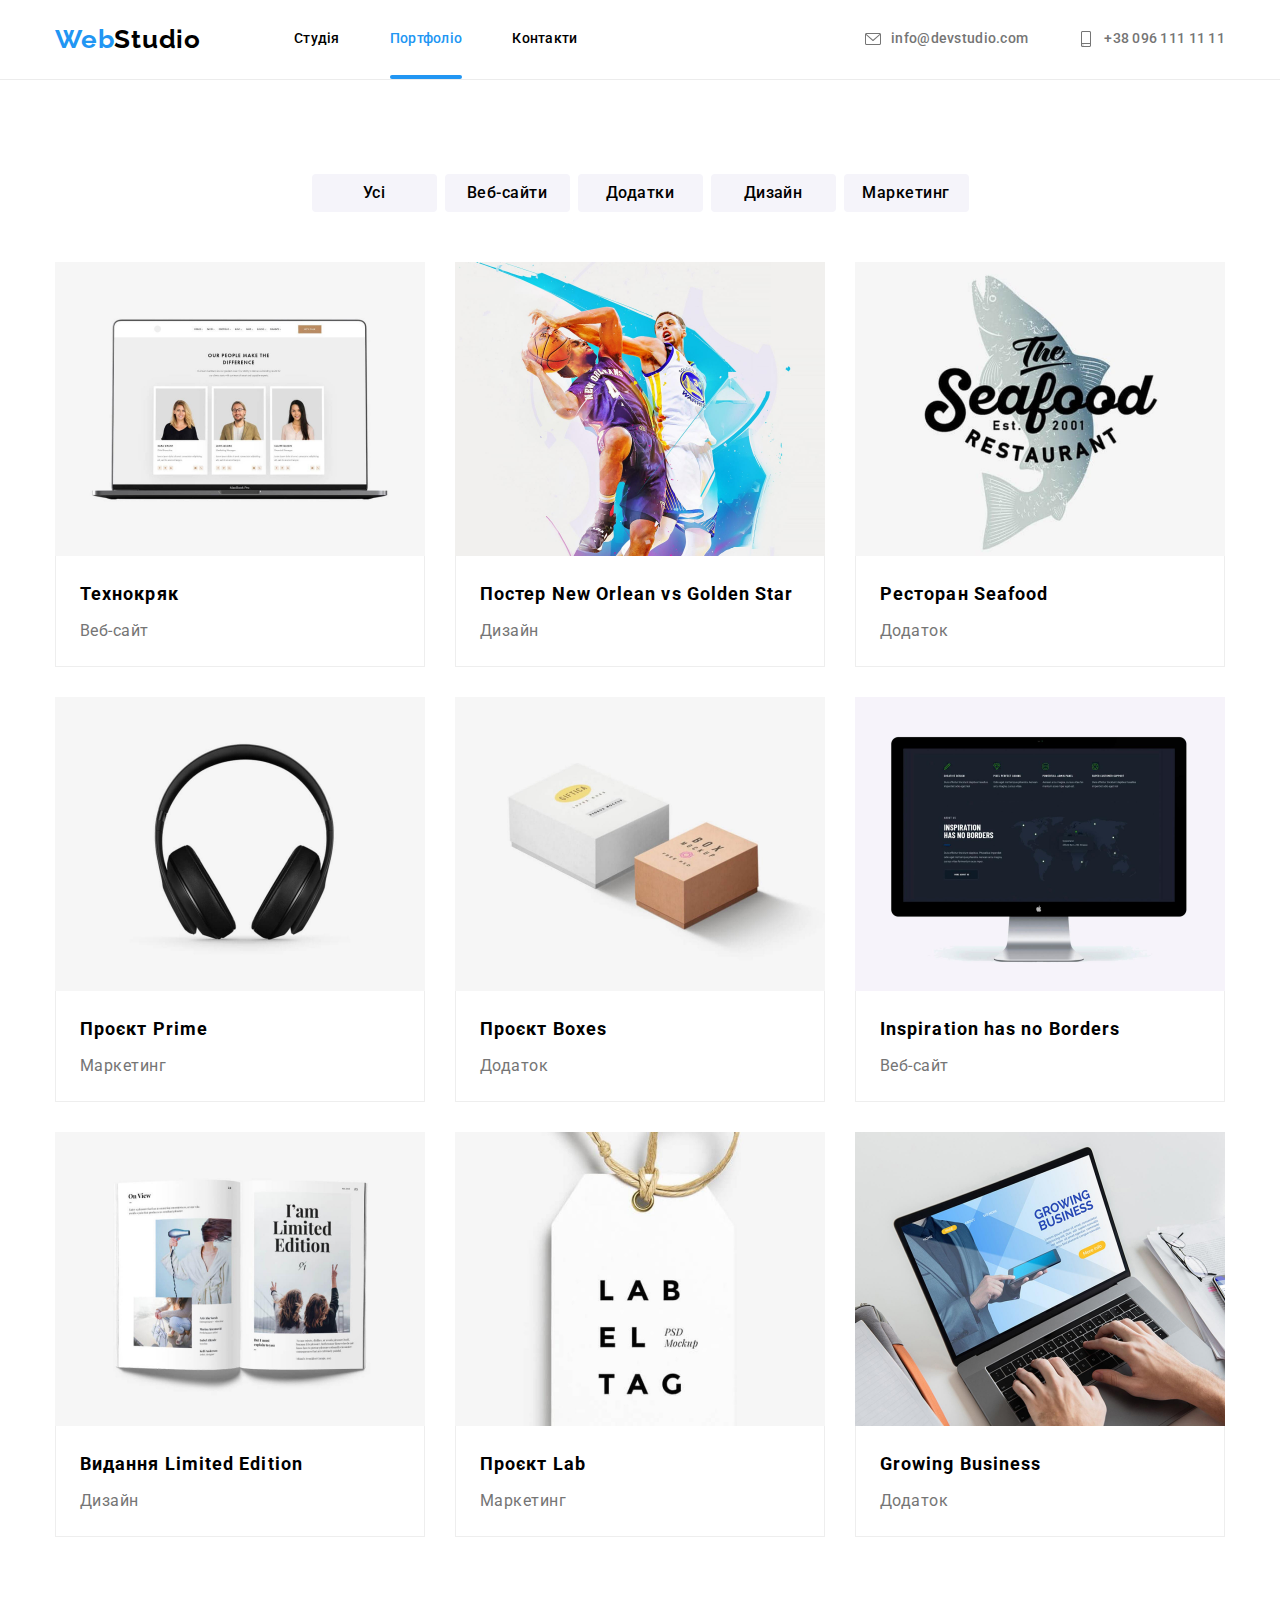
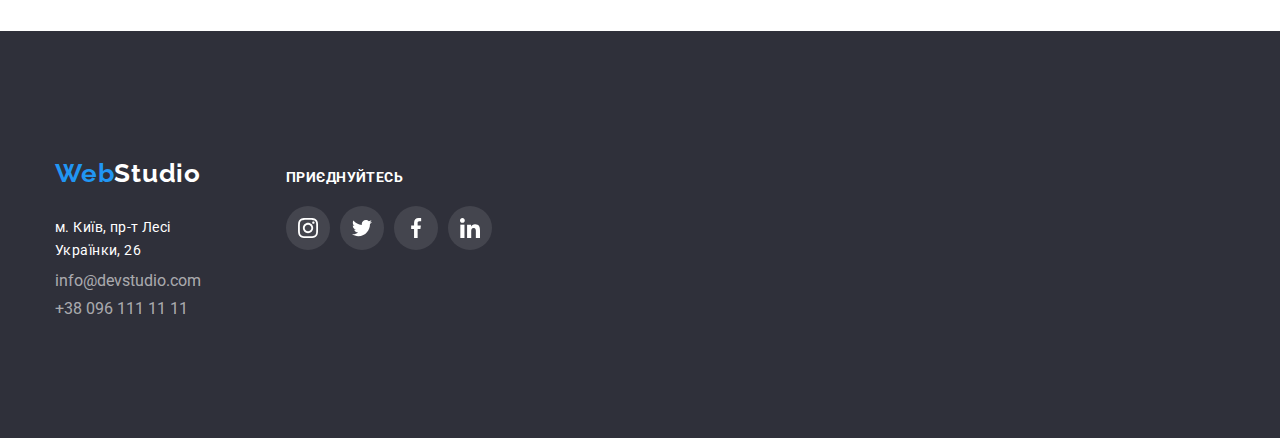
==== portfolio.html @ 2d384d84 "Firs commit." ====
<!DOCTYPE html>
<html lang="uk">
    <head>
        <meta charset="utf-8">
        <meta name='viewport' content='width=device-width, initial-scale=1.0'>
        <title>веб студія WebStudio</title>
        <link href="https://fonts.googleapis.com/css2?family=Raleway:wght@700&family=Roboto:wght@400;500;700;900&display=swap" rel="stylesheet">
        <link rel="stylesheet" href="https://cdn.jsdelivr.net/npm/modern-normalize@1.1.0/modern-normalize.min.css" >
        <link href="./css/styles.css" rel="stylesheet">
    </head>
    <body>

        <!--  HEADER  -->

        <header class="header">
            <div class="container header-container">
        
                <a lang="en" href="/" class="logo-link">Web<span class="logo-header">Studio</span></a>
        
                <nav class="header-nav">
                    <ul class="header-list list">
                        <li class="header-item">
                            <a href="./index.html" class="nav">Студія</a>
                        </li>
                        <li class="header-item">
                            <a href="/" class="main-nav">Портфоліо</a>
                            <div class="main-hover"></div>
                        </li>
                        <li class="header-item">
                            <a href="#addres" class="nav">Контакти</a>
                        </li>
                    </ul>
                </nav>
        
                <ul class="header-list list">
                    <li class="header-items">
                        <a href="mailto:info@devstudio.com" class="header-item-contact">
                            <svg class="header-svg">
                                <use href="./images/logos/symbol-defs.svg#nav_envelope"></use>
                            </svg>
                            info@devstudio.com
                        </a>
                    </li>
        
                    <li class="header-items">
        
                        <a href="tel:+380961111111" class="header-item-contact">
                            <svg class="header-svg">
                                <use href="./images/logos/symbol-defs.svg#nav_smartphone"></use>
                            </svg>
                            +38 096 111 11 11
                        </a>
                    </li>
                </ul>
        
            </div>
        </header>

        <!--  MAIN  -->

        <main>

            <h1 class="visually-hidden">Портфоліо</h1>

            <!--  PROJECTS  -->
            
            <section class="project">
                <div class="container">
                    
                    <ul class="filter-list list">
                        <li><button type="button" class="project-button">Усі</button></li>
                        <li><button type="button" class="project-button">Веб-сайти</button></li>
                        <li><button type="button" class="project-button">Додатки</button></li>
                        <li><button type="button" class="project-button">Дизайн</button></li>
                        <li><button type="button" class="project-button">Маркетинг</button></li>
                    </ul>
                    
                    <ul class="project-list list">
                        <li class="project-item">
                            <a href="" class="project-link link">
                                <div class="project-thumb">
                                    <img class="project-item-image" src="./images/photos/technocrack.jpg" alt="Ноутбук з застосунками" width="370" >
                                    
                                    <div class="project-overlay">
                                        <p class="project-overlay-text">Ресурс пропонує комплексні пропозиції з різним рівнем функціоналу та сервісів. Все це дозволить відвідувачу отримати вичерпні відомості про компанію чи приватну особу.</p>
                                    </div>
                                </div>
                            </a>
                            <div class="project-item-card">
                                <h2 class="project-item-name">Технокряк</h2>
                                <p class="project-item-descript">Веб-сайт</p>
                            </div>
                        </li>
                        <li class="project-item">
                            <a href="" class="project-link link">
                                <div class="project-thumb">
                                    <img class="project-item-image" src="./images/photos/basketball.jpg" alt="Баскетболісти змагаються за м'яч" width="370" >
                                    <div class="project-overlay">
                                        <p class="project-overlay-text">Ресурс пропонує комплексні пропозиції з різним рівнем функціоналу та сервісів. Все це дозволить відвідувачу отримати вичерпні відомості про компанію чи приватну особу.</p>
                                    </div>
                                </div>
                            </a>        
                            <div class="project-item-card">
                                <h2 class="project-item-name">Постер New Orlean vs Golden Star</h2>
                                <p class="project-item-descript">Дизайн</p>
                            </div>
                        </li>
                        <li class="project-item">
                            <a href="" class="project-link link">
                                <div class="project-thumb">
                                    <img class="project-item-image" src="./images/photos/seafood.jpg" alt="Напис на фоні риби" width="370" >
                                    <div class="project-overlay">
                                        <p class="project-overlay-text">Ресурс пропонує комплексні пропозиції з різним рівнем функціоналу та сервісів. Все це дозволить відвідувачу отримати вичерпні відомості про компанію чи приватну особу.</p>
                                    </div>
                                </div>
                            </a>        
                            <div class="project-item-card">
                                <h2 class="project-item-name">Ресторан Seafood</h2>
                                <p class="project-item-descript">Додаток</p>
                            </div>
                        </li>
                        <li class="project-item">
                            <a href="" class="project-link link">
                                <div class="project-thumb">
                                    <img class="project-item-image" src="./images/photos/prime.jpg" alt="Навушники повнорозмірні" width="370" >
                                    <div class="project-overlay">
                                        <p class="project-overlay-text">Ресурс пропонує комплексні пропозиції з різним рівнем функціоналу та сервісів. Все це дозволить відвідувачу отримати вичерпні відомості про компанію чи приватну особу.</p>
                                    </div>
                                </div>
                            </a>        
                            <div class="project-item-card">
                                <h2 class="project-item-name">Проєкт Prime</h2>
                                <p class="project-item-descript">Маркетинг</p>
                            </div>
                        </li>
                        <li class="project-item">
                            <a href="" class="project-link link">
                                <div class="project-thumb">
                                    <img class="project-item-image" src="./images/photos/boxes.jpg" alt="Біла та коричнева Коробка" width="370" >
                                    <div class="project-overlay">
                                        <p class="project-overlay-text">Ресурс пропонує комплексні пропозиції з різним рівнем функціоналу та сервісів. Все це дозволить відвідувачу отримати вичерпні відомості про компанію чи приватну особу.</p>
                                    </div>
                                </div>
                            </a>        
                            <div class="project-item-card">
                                <h2 class="project-item-name">Проєкт Boxes</h2>
                                <p class="project-item-descript">Додаток</p>
                            </div>
                        </li>
                        <li class="project-item">
                            <a href="" class="project-link link">
                                <div class="project-thumb">
                                    <img class="project-item-image" src="./images/photos/borders.jpg" alt="Монітор з застосунками" width="370" >
                                    <div class="project-overlay">
                                        <p class="project-overlay-text">Ресурс пропонує комплексні пропозиції з різним рівнем функціоналу та сервісів. Все це дозволить відвідувачу отримати вичерпні відомості про компанію чи приватну особу.</p>
                                    </div>
                                </div>
                            </a>        
                            <div class="project-item-card">
                                <h2 lang="en" class="project-item-name">Inspiration has no Borders</h2>
                                <p class="project-item-descript">Веб-сайт</p>
                            </div>
                        </li>
                        <li class="project-item">
                            <a href="" class="project-link link">
                                <div class="project-thumb">
                                    <img class="project-item-image" src="./images/photos/limited-edition.jpg" alt="Журнал з картинками" width="370" >
                                    <div class="project-overlay">
                                        <p class="project-overlay-text">Ресурс пропонує комплексні пропозиції з різним рівнем функціоналу та сервісів. Все це дозволить відвідувачу отримати вичерпні відомості про компанію чи приватну особу.</p>
                                    </div>
                                </div>
                            </a>        
                            <div class="project-item-card">
                                <h2 class="project-item-name">Видання Limited Edition</h2>
                                <p class="project-item-descript">Дизайн</p>
                            </div>
                        </li>
                        <li class="project-item">
                            <a href="" class="project-link link">
                                <div class="project-thumb">
                                    <img class="project-item-image" src="./images/photos/lab.jpg" alt="Етикетка з написом" width="370" >
                                    <div class="project-overlay">
                                        <p class="project-overlay-text">Ресурс пропонує комплексні пропозиції з різним рівнем функціоналу та сервісів. Все це дозволить відвідувачу отримати вичерпні відомості про компанію чи приватну особу.</p>
                                    </div>
                                </div>
                            </a>        
                            <div class="project-item-card">
                                <h2 class="project-item-name">Проєкт Lab</h2>
                                <p class="project-item-descript">Маркетинг</p>
                            </div>
                        </li>
                        <li class="project-item">
                            <a href="" class="project-link link">
                                <div class="project-thumb">
                                    <img class="project-item-image" src="./images/photos/growing-business.jpg" alt="Ноутбук з застосунками" width="370" >
                                    <div class="project-overlay">
                                        <p class="project-overlay-text">Ресурс пропонує комплексні пропозиції з різним рівнем функціоналу та сервісів. Все це дозволить відвідувачу отримати вичерпні відомості про компанію чи приватну особу.</p>
                                    </div>
                                </div>
                            </a>        
                            <div class="project-item-card">
                                <h2 lang="en" class="project-item-name">Growing Business</h2>
                                <p class="project-item-descript">Додаток</p>
                            </div>
                        </li>
                    </ul>
                
                </div>
            </section>
        </main>

        <!--  FOOTER  -->

        <footer class="footer">
            <div class="container footer-container">
                <div class="main-footer-information">
                    <a lang="en" href="./index.html" class="logo-link">Web<span class="logo-footer">Studio</span></a>
        
                    <address id="addres">
                        <ul class="footer-list list">
                            <li class="footer-item">
                                <a href="https://goo.gl/maps/RzsM1R2CV1T8fxCx7" target="_blank" class="footer-item-location">м.
                                    Київ, пр-т Лесі Українки, 26</a>
                            </li>
                            <li class="footer-item">
                                <a href="mailto:info@devstudio.com" class="footer-item-contact">info@devstudio.com</a>
                            </li>
                            <li class="footer-item">
                                <a href="tel:+380961111111" class="footer-item-contact">+38 096 111 11 11</a>
                            </li>
                        </ul>
                    </address>
                </div>
        
                <section class="footer-social-link">
                    <div class="footer-social-link-container container">
        
                        <h2 class="social-title ">ПРИЄДНУЙТЕСЬ</h2>
                        <ul class="company-item-social-list list">
                            <li class="company-item-icon">
                                <a href="" class="company-item-icon-social">
                                    <svg class="company-item-social-svg">
                                        <use href="./images/logos/symbol-defs.svg#icon_instagram"></use>
                                    </svg>
                                </a>    
                            </li>
                            <li class="company-item-icon">
                                <a href="" class="company-item-icon-social">
                                    <svg class="company-item-social-svg">
                                        <use href="./images/logos/symbol-defs.svg#icon_twitter"></use>
                                    </svg>
                                </a>
                            </li>
                            <li class="company-item-icon">
                                <a href="" class="company-item-icon-social">
                                    <svg class="company-item-social-svg">
                                        <use href="./images/logos/symbol-defs.svg#icon_facebook"></use>
                                    </svg>
                                </a>
                            </li>
                            <li class="company-item-icon">
                                <a href="" class="company-item-icon-social">
                                    <svg class="company-item-social-svg">
                                        <use href="./images/logos/symbol-defs.svg#icon_linkedin"></use>
                                    </svg>
                                </a>
                            </li>
                        </ul>
                    </div>
                </section>
            </div>
        </footer>
    </body>
        
</html>
---- css/styles.css ----
:root {
    --brand-color:            #2196F3;
    --brand-color-alpha:      #2196F3E5;
    --main-color:             #000000;
    --back-color:             #757575;
    --background-color:       #2F303A;
    --background-color-alpha: #2F303ACC;
    --icon-color:             #AFB1B8;
    --hero-background:        #C4C4C4;
    --border-color:           #ECECEC;
    --filter-color:           #EEEEEE;
    --specific-color:         #F5F4FA;
    --add-color:              #FFFFFF;
    --footer-text:            #FFFFFF99;
    --footer-icons:           #FFFFFF1A;
}

body {
    font-family: 'Roboto', sans-serif;
    color: var(--main-color);
}

.logo-link,
.nav,
.main-nav,
.header-item-contact,
.footer-item-contact,
.footer-item-location {
    text-decoration: none;
}

h1, 
h2, 
h3, 
h4, 
h5, 
h6, 
p {
    margin-top: 0;
    margin-bottom: 0;
}

button {
    cursor: pointer;
    padding: 0px;
}

img {
    display:block;
}

ul {
    padding-left: 0px;
    margin-top: 0;
    margin-bottom: 0;
    font-style: normal;
    list-style-type: none;
}

.container {
    width: 1200px;
    margin-left: auto;
    margin-right: auto;
    padding-top: 94px;
    padding-bottom: 94px;
    padding-left: 15px;
    padding-right: 15px;
}

.visually-hidden {
    position: absolute;
    width: 1px;
    height: 1px;
    margin: -1px;
    padding: 0;
    overflow: hidden;
    border: 0;
    clip: rect(0 0 0 0);
}

*:hover,
*:focus {
    transition-duration: 250ms;
    transition-timing-function: cubic-bezier(0.4, 0, 0.2, 1);
}

/*----COMPONENTS----*/

.title {
    margin-bottom: 50px;

    font-weight: 700;
    font-size: 36px;
    line-height: 1.17;
    text-align: center;
    letter-spacing: 0.03em;
}

/*----LOGO----*/

.logo-link {
    font-family: 'Raleway', sans-serif;
        font-weight: 700;
        font-size: 26px;
        line-height: 1.19;
        letter-spacing: 0.03em;
        color: var(--brand-color);
}

.logo-header {
    font-family: 'Raleway', sans-serif;
    font-weight: 700;
    font-size: 26px;
    line-height: 1.19;
    letter-spacing: 0.03em;
    color: var(--main-color);
}

.logo-footer {
    font-family: 'Raleway', sans-serif;
    font-weight: 700;
    font-size: 26px;
    line-height: 1.71;
    letter-spacing: 0.03em;
    color: var(--add-color);
}

/*---  HEADER  ---*/

.header {
    border-bottom: 1px solid var(--border-color);
}

.header-container {
    display: flex;
    align-items: center;
    align-content: center;
    padding-top: 24px;
    padding-bottom: 24px;
}

.header-nav {
    display: flex;
    align-content: center;
    align-items: center;
    column-gap: 90px;
    margin-right: auto;
    margin-left: 93px;
}

.header-list {
    display: flex;
    align-content: center;
    align-items: center;
    column-gap: 50px;
}

.header {
    font-weight: 500;
    font-size: 14px;
    line-height: 1.14;
    letter-spacing: 0.02em;
}

.nav, 
.nav:visited {
    color: var(--main-color);
}

.main-nav,
.main-nav:visited {
    color: var(--brand-color);
}

.main-hover {
    position: absolute;
   
    height: 4px;
    left: 0;
    right: 0;
    bottom: -32px;

    background: var(--brand-color);
    border-radius: 2px;
}

.header-item {
    position: relative;
    display: flex;
    align-items: flex-end;
}

.header-item-contact, 
.header-item-contact:visited {
    display: flex;
    gap: 10px;
    color: var(--back-color);
}

.header-item-contact:hover,
.header-item-contact:focus {
    color: var(--brand-color);
}

.header-item-contact:hover .header-svg,
.header-items-contact:focus .header-svg {
    fill: var(--brand-color);
}

.header-svg {
    width: 16px;
    height: 16px;
    fill: var(--back-color);
}

/*----BUTTONS----*/

[class*="button"] {
    font-family: 'Roboto', sans-serif;
}

.hero-button:hover,
.hero-button:focus {
    color: var(--add-color);
    background-color: var(--brand-color);
}

/*----  STUDIO  ----*/

/*---  MAIN  ---*/

/*--  HERO  --*/

.hero-container {
    display: flex;
    justify-content: center;
    flex-direction: column;
    align-items: center;
    row-gap: 30px;
    padding-top: 200px;
    padding-bottom: 200px;
}

.hero {
    background-image: 
    linear-gradient(#2F303A66, #2F303A66), 
    url("../images/photos/background.jpg");
    background-color: var(--hero-background); 
    background-repeat: no-repeat;
    background-position: center;
    background-size: contain;
}

.hero-title {
    width: 696px;
    font-weight: 900;
    font-size: 44px;
    line-height: 1.36;
    text-align: center;
    letter-spacing: 0.06em;
    text-transform: uppercase;
    color: var(--add-color);
}

.hero-button {
    display: flex;
    min-width: 216px;
    align-items: center;
    justify-content: center;
    border-radius: 4px;
    padding: 10px 32px 10px 32px;

    font-weight: 700;
    font-size: 16px;
    line-height: 1.88;
    letter-spacing: 0.06em;
    color: var(--add-color);
    background-color: var(--brand-color);
    border: none;
}

/*--  FEATURES  --*/

.features-container {
    padding-bottom: 47px;
}

.features-list {
    display: flex;
    gap: 30px;
}

.features-item {
    flex-basis: calc((100%-90)/4);
}

.features-item-image {
    display: flex;
    justify-content: center;
    align-items: center;
    margin-bottom: 30px;

    background-color: var(--specific-color);
}

.features-svg {
    width: 70px;
    height: 70px;
    margin: 25px 100px;
}

.features-item-title {
    margin-bottom: 10px;

    font-weight: 700;
    font-size: 14px;
    line-height: 1.14;
    letter-spacing: 0.03em;
    text-transform: uppercase;
}

.features-item-descript {
    font-size: 14px;
    line-height: 1.71; 
    letter-spacing: 0.03em;
    color: var(--back-color);
}

/*--  EMPLOYMENT  --*/

.employment-container {
    padding-top: 47px;
}

.employment-list {
    display: flex;
    justify-content: space-between;
    margin-bottom: 0;
}

.employment-thumb {
    position: relative;
}

.employment-overlay {
    position: absolute;
    bottom: 0;
    left: 0;
    width: 100%;
    background-color: var(--background-color-alpha);
}

.employment-overlay-text {
    margin-top: 27px;
    margin-bottom: 27px;
    color: var(--add-color);

    font-weight: 700;
    font-size: 14px;
    line-height: 16px;
    text-align: center;
    letter-spacing: 0.03em;
}

/*--  TEAM  --*/

.team {
    background-color: var(--specific-color);
}

.team-list {
    display: flex;
    flex-wrap: wrap;
    flex-basis: calc((100%-90px)/4);
    gap: 30px;
}

.team-item {
    display: flex;
    flex-direction: column;
    
    background-color: var(--add-color);
    box-shadow: 0px 1px 3px rgba(0, 0, 0, 0.12), 0px 1px 1px rgba(0, 0, 0, 0.14), 0px 2px 1px rgba(0, 0, 0, 0.2);
    border-radius: 0px 0px 4px 4px;
}

.team-item-card {
    display: flex;
    flex-direction:column;
    justify-content: space-around;
    margin-top: 30px;
    margin-bottom: 30px;
    gap: 10px;
}

.team-item-name {
    font-weight: 500;
    font-size: 16px;
    line-height: 1.19;
    text-align: center;
    letter-spacing: 0.03em;
}

.team-item-position {
    font-size: 16px;
    line-height: 1.19;
    text-align: center;
    letter-spacing: 0.03em;

    color: var(--back-color);
}

.team-item-social-list {
    display: flex;
    justify-content: center;
    align-items: center;
    gap: 10px;
    
    background-color: #ffffff;
}

.team-item-icon-social {
    display: flex;
    justify-content: center;
    align-items: center;
    padding: 12px;
    border-radius: 50%;  
}

.team-item-social-svg {
    width: 20px;
    height: 20px;
    fill: var(--icon-color);
}

.team-item-icon-social:hover,
.team-item-icon-social:focus {
    background-color: var(--brand-color);
}

.team-item-icon-social:hover .team-item-social-svg,
.team-item-icon-social:focus .team-item-social-svg {
    fill: var(--add-color);
}

/*--  CLIENTS  --*/

.clients-container {
    gap: 50px;
}

.clients-list {
    display: flex;
    gap: 30px;
}

.clients-item-link {
    display: flex;
    justify-content: center;
    align-items: center;
    border: 1px solid var(--icon-color);
    border-radius: 4px;
    padding: 16px 32px;
}

.clients-svg {
    width: 106px;
    height: 60px;
    fill: var(--icon-color);
}

.clients-item-link:hover,
.clients-item-link:focus {
    border-color: var(--brand-color);
}

.clients-item-link:hover .clients-svg,
.clients-item-link:focus .clients-svg {
    fill: var(--brand-color);
}

/*----  PORTFOLIO  ----*/

/*---  MAIN  ---*/

/*--  PROJECTS  ---*/

.filter-list {
    display: flex;
    justify-content: center;
    gap: 8px;
    margin-bottom: 50px;
}

.project-button {
    display: flex;
    align-items: center;
    justify-content: center;
    width: 125px;
    padding-top: 6px;
    padding-bottom: 6px;
    border-radius: 4px;

    font-weight: 500;
    font-size: 16px;
    line-height: 1.62;
    text-align: center;
    letter-spacing: 0.03em;

    background-color: var(--specific-color);
    border: none;
}

.project-button:hover,
.project-button:focus {
    color: var(--add-color);
    background-color: var(--brand-color);
    box-shadow: 0px 2px 2px 0px #0000001F;  
    box-shadow: 0px 1px 2px 0px #00000014;
    box-shadow: 0px 3px 1px 0px #0000001A;
}

.project-list {
    display: flex;
    flex-wrap: wrap;
    flex-basis: calc((100%-60px)/3) ;
    gap: 30px;
}

.project-link {
    color: var(--add-color);
}

.project-item {
    width: 370px;
}

.project-thumb {
    position: relative;
    overflow: hidden;
}

.project-overlay {
    position: absolute;
    height: 100%;
    width: 100%;
    top: 0;
    left: 0;
    transform: translateY(100%);
    transition: transform 250ms cubic-bezier(0.4, 0, 0.2, 1);

    background-color: var(--brand-color-alpha);
    color: var(--add-color);
    padding: 63px 24px;
}

.project-link:hover .project-overlay,
.project-link:focus .project-overlay {
    transform: translateY(0%);
}

.project-overlay-text {
    font-size: 18px;
    line-height: 1.56;
    letter-spacing: 0.03em;
}

.project-item-card {
    display: flex;
    flex-direction: column;
    justify-content: space-around;
    padding: 20px 0 20px 24px;
    border: 1px solid var(--filter-color);
    border-top: none;
    gap: 4px;
}

.project-item:hover,
.project-item:focus {
    box-shadow: 0px 1px 1px rgba(0, 0, 0, 0.12), 0px 4px 4px rgba(0, 0, 0, 0.06), 1px 4px 6px rgba(0, 0, 0, 0.16);
}

.project-item-name {
    font-weight: 700;
    font-size: 18px;
    line-height: 2.0;
    letter-spacing: 0.06em;
}

.project-item-descript {
    font-size: 16px;
    line-height: 1.88;
    letter-spacing: 0.03em;
    
    color: var(--back-color);
}

/*---  FOOTER  ---*/

.footer {
    background-color: var(--background-color);
}

.footer-container {
    display: flex;
    flex-direction: row;
    justify-content: flex-start;
    align-items: baseline;
    padding-top: 60px;
    padding-bottom: 60px;
    gap: 70px;
}

.main-footer-information {
    display: flex;
    flex-direction: column;
    justify-content: center;
    padding-top: 60px;
    padding-bottom: 60px;
}

.footer-list {
    display: flex;
    flex-direction: column;
    justify-content: space-between;
    gap: 9px;
    margin-top: 20px;
}

.footer-item-location:hover,
.footer-item-location:focus,
.footer-item-location:active,
.footer-item-contact:hover,
.footer-item-contact:focus,
.footer-item-contact:active {
    color: var(--brand-color);
}

.footer-item-location,
.footer-item-location:visited {
    font-size: 14px;
    line-height: 1.71;
    letter-spacing: 0.03em;
    color: var(--add-color);

}

.footer-item-contact, 
.footer-item-contact:visited {
    color: var(--footer-text);
}

/* --  SOCIAL LINK  -- */

.footer-social-link-container {
    display: flex;
        flex-direction: column;
        justify-content: flex-start;
        align-items: flex-start;
        padding-top: 60px;
        padding-bottom: 60px;
        gap: 20px;
}

.social-title {
    font-style: normal;
    font-weight: 700;
    font-size: 14px;
    line-height: 1.14;
    letter-spacing: 0.03em;
    color: var(--add-color);
}

.company-item-social-list {
    display: flex;
    justify-content: center;
    align-items: center;
    gap: 10px;
}

.company-item-icon-social {
    display: flex;
    justify-content: center;
    align-items: center;
    padding: 12px;
    border-radius: 50%;
    background-color: var(--footer-icons);
}

.company-item-social-svg {
    width: 20px;
    height: 20px;
    fill: var(--add-color);
}

.company-item-icon-social:hover,
.company-item-icon-social:focus {
    background-color: var(--brand-color);
    fill: var(--add-color);
}

.backdrop {
    position: fixed;
    top: 0;
    left: 0;
    z-index: 1000;
    width: 100%;
    height: 100%;
    background-color: #000000AA;
    transition: opacity 250ms cubic-bezier(0.4, 0, 0.2, 1), visibility 250ms cubic-bezier(0.4, 0, 0.2, 1);
}

.backdrop.is-hidden {
    opacity: 0;
    visibility: hidden;
    pointer-events: none;
}

.modal {
    position: absolute;
    top: 50%;
    left: 50%;
    transform: translate(-50%, -50%);
    width: 528px;
    height: 580px;
    border-radius: 4px;
    background-color: var(--add-color);
}

.modal-button {
    display: flex;
    justify-content: center;
    align-items: center;

    margin-left: auto;
    margin-top: 8px;
    margin-right: 8px;
    width: 30px;
    height: 30px;

    border-radius: 50%;
    background-color: transparent;
    border: 1px solid #ccc;
    padding: 0;
    
    transition: border-color var(--border-color);
}

.modal-svg {
    height: 18px;
    width: 18px;
}
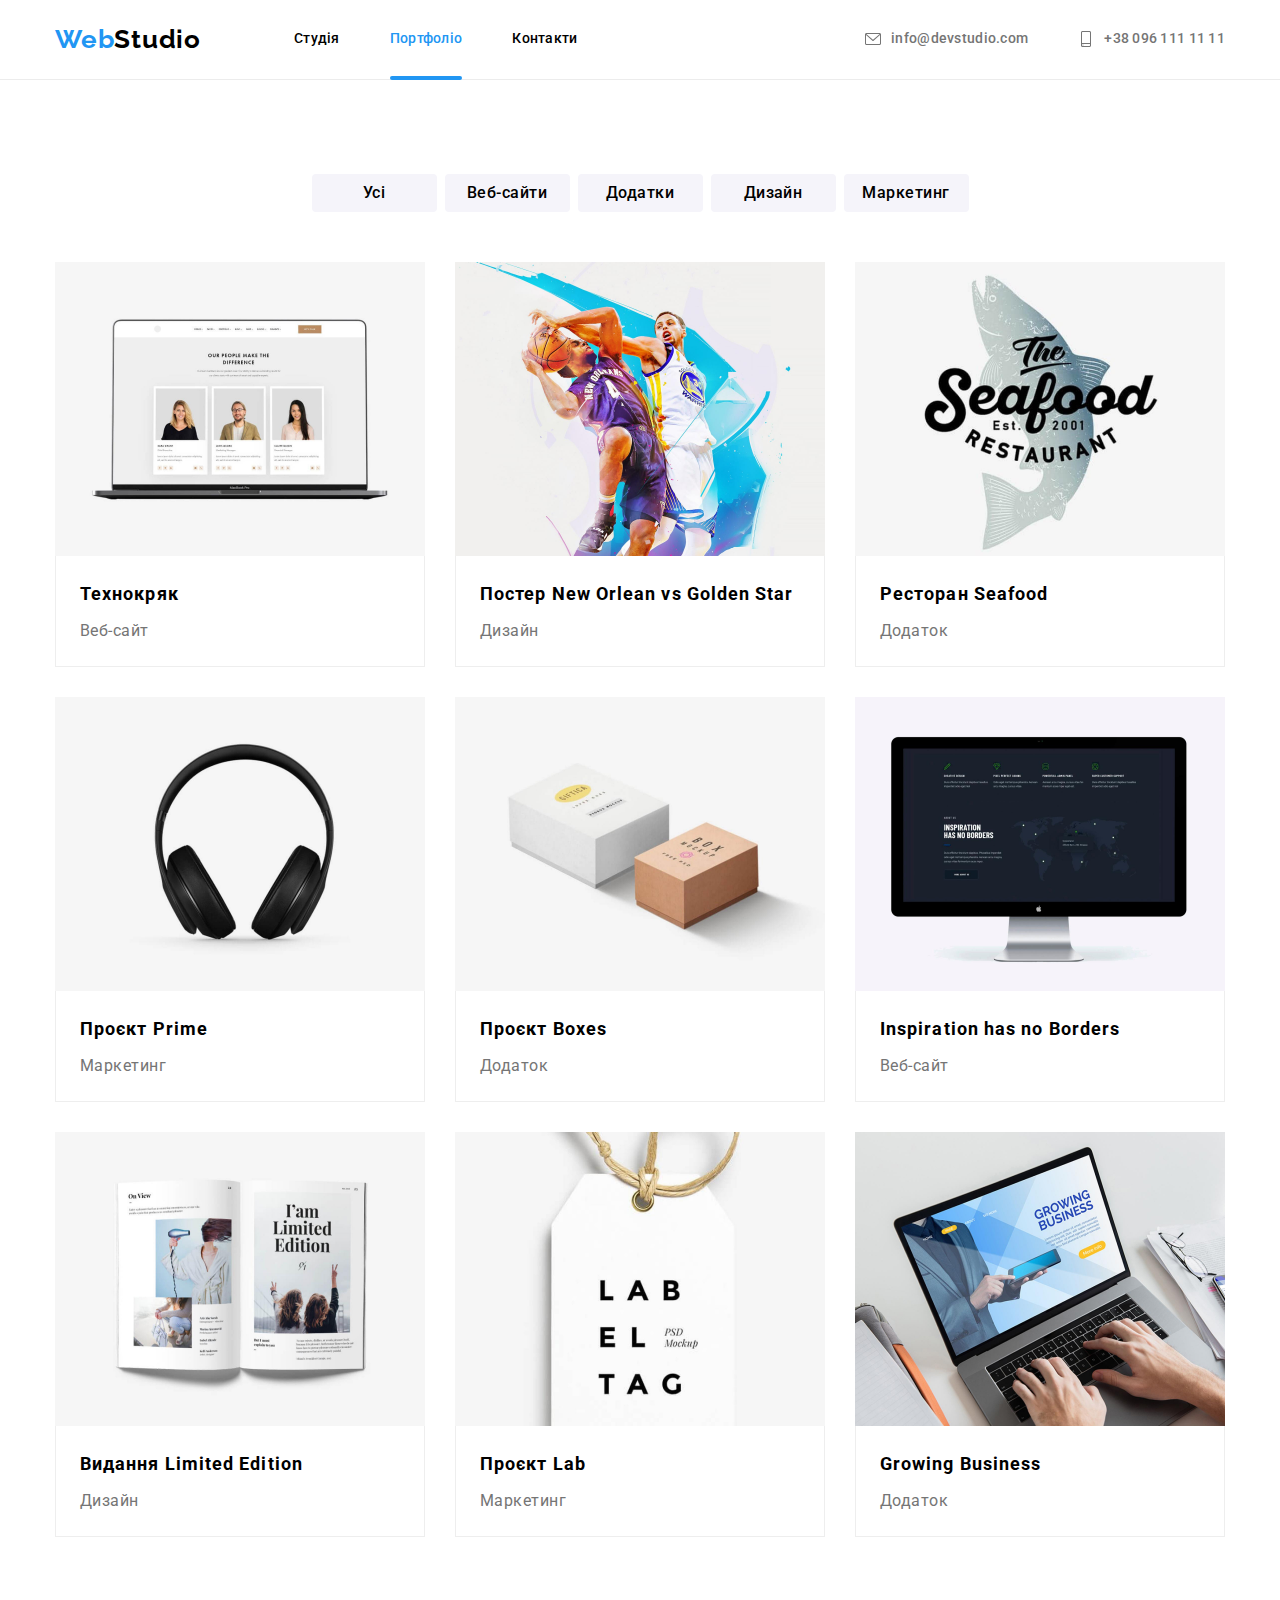
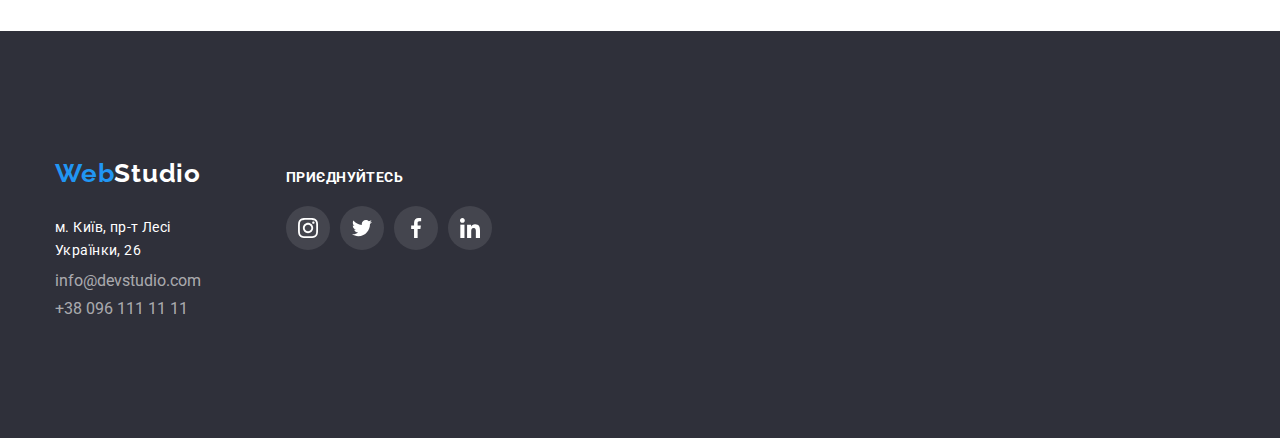
==== commit bc94601f: "Add animation to svg and out hover effect." ====
--- a/portfolio.html
+++ b/portfolio.html
@@ -33,7 +33,7 @@
                 </nav>
         
                 <ul class="header-list list">
-                    <li class="header-items">
+                    <li class="header-item">
                         <a href="mailto:info@devstudio.com" class="header-item-contact">
                             <svg class="header-svg">
                                 <use href="./images/logos/symbol-defs.svg#nav_envelope"></use>
@@ -42,7 +42,7 @@
                         </a>
                     </li>
         
-                    <li class="header-items">
+                    <li class="header-item">
         
                         <a href="tel:+380961111111" class="header-item-contact">
                             <svg class="header-svg">
--- a/css/styles.css
+++ b/css/styles.css
@@ -13,6 +13,8 @@
     --add-color:              #FFFFFF;
     --footer-text:            #FFFFFF99;
     --footer-icons:           #FFFFFF1A;
+
+    --animation: 250ms cubic-bezier(0.4, 0, 0.2, 1);
 }
 
 body {
@@ -78,11 +80,14 @@
     clip: rect(0 0 0 0);
 }
 
-*:hover,
-*:focus {
+/* *:hover,
+*:focus,
+*:hover [class$="svg"],
+*:focus [class$="svg"] {
     transition-duration: 250ms;
     transition-timing-function: cubic-bezier(0.4, 0, 0.2, 1);
-}
+    transition-delay: 0;
+} */
 
 /*----COMPONENTS----*/
 
@@ -165,20 +170,28 @@
 .nav, 
 .nav:visited {
     color: var(--main-color);
+    transition: var(--animation);
 }
 
 .main-nav,
 .main-nav:visited {
     color: var(--brand-color);
-}
-
-.main-hover {
+    position: relative;
+}
+
+.nav:hover,
+.nav:focus {
+    color: var(--brand-color);
+    position: relative;
+}
+
+.main-nav::after {
     position: absolute;
-   
+   content: "";
     height: 4px;
     left: 0;
     right: 0;
-    bottom: -32px;
+    bottom: -33px;
 
     background: var(--brand-color);
     border-radius: 2px;
@@ -195,6 +208,11 @@
     display: flex;
     gap: 10px;
     color: var(--back-color);
+    transition: var(--animation);
+}
+
+.header-item-contact .header-svg {
+    transition: var(--animation);
 }
 
 .header-item-contact:hover,
@@ -424,13 +442,15 @@
     justify-content: center;
     align-items: center;
     padding: 12px;
-    border-radius: 50%;  
+    border-radius: 50%; 
+    transition: var(--animation);
 }
 
 .team-item-social-svg {
     width: 20px;
     height: 20px;
     fill: var(--icon-color);
+    transition: var(--animation);
 }
 
 .team-item-icon-social:hover,
@@ -461,12 +481,14 @@
     border: 1px solid var(--icon-color);
     border-radius: 4px;
     padding: 16px 32px;
+    transition: var(--animation);
 }
 
 .clients-svg {
     width: 106px;
     height: 60px;
     fill: var(--icon-color);
+    transition: var(--animation);
 }
 
 .clients-item-link:hover,
@@ -509,6 +531,7 @@
 
     background-color: var(--specific-color);
     border: none;
+    transition: var(--animation);
 }
 
 .project-button:hover,
@@ -533,6 +556,7 @@
 
 .project-item {
     width: 370px;
+    transition: var(--animation);
 }
 
 .project-thumb {
@@ -552,6 +576,7 @@
     background-color: var(--brand-color-alpha);
     color: var(--add-color);
     padding: 63px 24px;
+    transition: var(--animation);
 }
 
 .project-link:hover .project-overlay,
@@ -625,6 +650,21 @@
     justify-content: space-between;
     gap: 9px;
     margin-top: 20px;
+}
+
+.footer-item-location,
+.footer-item-location:visited {
+    font-size: 14px;
+    line-height: 1.71;
+    letter-spacing: 0.03em;
+    color: var(--add-color);
+    transition: var(--animation);
+}
+
+.footer-item-contact,
+.footer-item-contact:visited {
+    color: var(--footer-text);
+    transition: var(--animation);
 }
 
 .footer-item-location:hover,
@@ -636,20 +676,6 @@
     color: var(--brand-color);
 }
 
-.footer-item-location,
-.footer-item-location:visited {
-    font-size: 14px;
-    line-height: 1.71;
-    letter-spacing: 0.03em;
-    color: var(--add-color);
-
-}
-
-.footer-item-contact, 
-.footer-item-contact:visited {
-    color: var(--footer-text);
-}
-
 /* --  SOCIAL LINK  -- */
 
 .footer-social-link-container {
@@ -685,6 +711,7 @@
     padding: 12px;
     border-radius: 50%;
     background-color: var(--footer-icons);
+    transition: var(--animation);
 }
 
 .company-item-social-svg {
